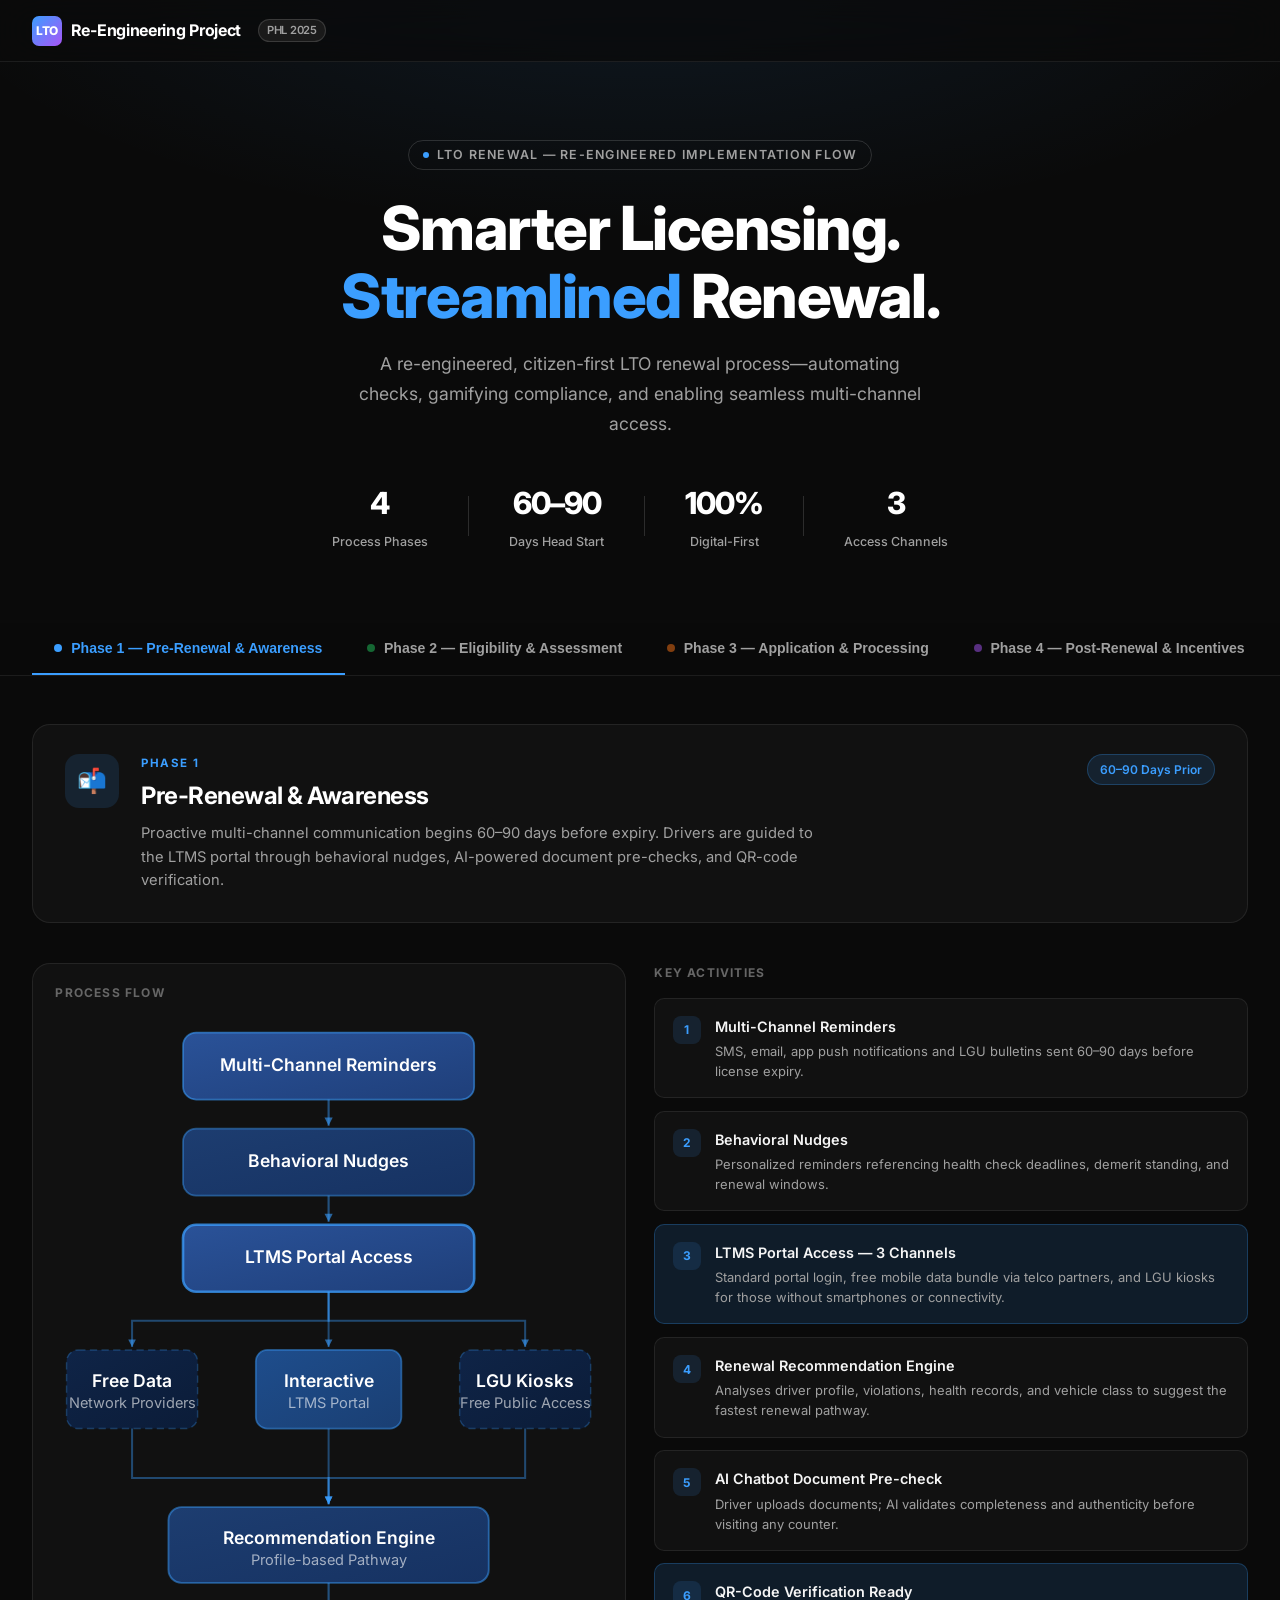
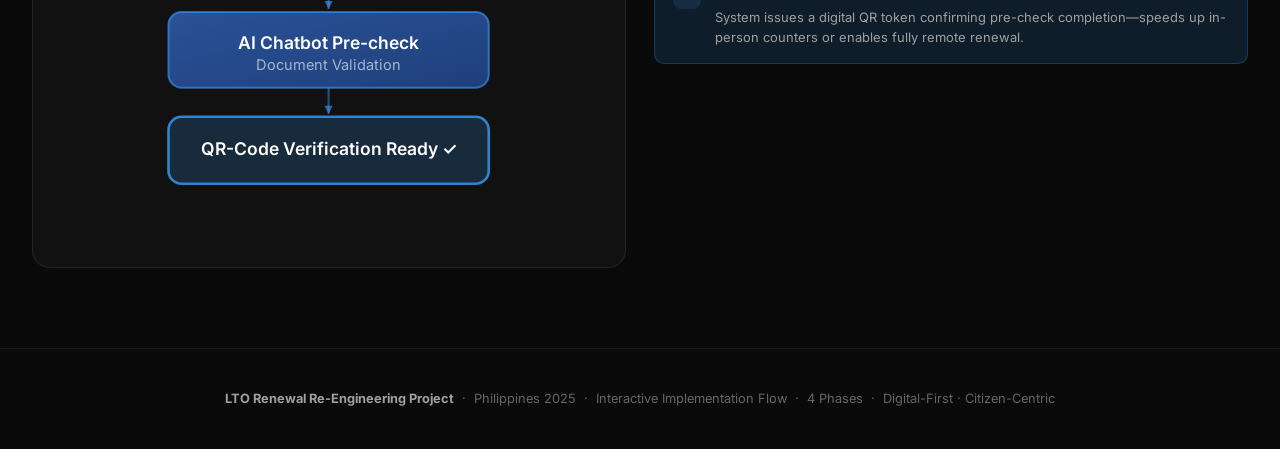
==== lto-spa.html @ 2e30644e "Initial commit: LTO renewal process SPA with Tesla dark theme" ====
<!DOCTYPE html>
<html lang="en">
<head>
  <meta charset="UTF-8" />
  <meta name="viewport" content="width=device-width, initial-scale=1.0" />
  <title>LTO Renewal — Re-engineered Implementation Flow</title>
  <link rel="preconnect" href="https://fonts.googleapis.com" />
  <link rel="preconnect" href="https://fonts.gstatic.com" crossorigin />
  <link href="https://fonts.googleapis.com/css2?family=Inter:wght@300;400;500;600;700;800;900&display=swap" rel="stylesheet" />
  <style>
    /* ── RESET & TOKENS ─────────────────────────────────────────── */
    *, *::before, *::after { margin: 0; padding: 0; box-sizing: border-box; }

    :root {
      --bg:        #0a0a0a;
      --bg2:       #111111;
      --bg3:       #1a1a1a;
      --bg4:       #242424;
      --surface:   #161616;
      --border:    rgba(255,255,255,0.08);
      --border2:   rgba(255,255,255,0.14);
      --text:      #f5f5f5;
      --text2:     #a0a0a0;
      --text3:     #666666;
      --white:     #ffffff;

      --p1:        #3b9eff;
      --p1-dim:    rgba(59,158,255,0.13);
      --p1-mid:    rgba(59,158,255,0.25);
      --p1-glow:   rgba(59,158,255,0.40);

      --p2:        #22c55e;
      --p2-dim:    rgba(34,197,94,0.13);
      --p2-mid:    rgba(34,197,94,0.25);
      --p2-glow:   rgba(34,197,94,0.40);

      --p3:        #f97316;
      --p3-dim:    rgba(249,115,22,0.13);
      --p3-mid:    rgba(249,115,22,0.25);
      --p3-glow:   rgba(249,115,22,0.40);

      --p4:        #a855f7;
      --p4-dim:    rgba(168,85,247,0.13);
      --p4-mid:    rgba(168,85,247,0.25);
      --p4-glow:   rgba(168,85,247,0.40);

      --radius:    10px;
      --radius-lg: 18px;
      --tr:        0.25s cubic-bezier(0.4,0,0.2,1);
    }

    html { scroll-behavior: smooth; }

    body {
      font-family: 'Inter', system-ui, sans-serif;
      background: var(--bg);
      color: var(--text);
      line-height: 1.6;
      overflow-x: hidden;
      min-height: 100vh;
    }

    ::-webkit-scrollbar { width: 5px; }
    ::-webkit-scrollbar-track { background: var(--bg2); }
    ::-webkit-scrollbar-thumb { background: var(--bg4); border-radius: 3px; }
    ::-webkit-scrollbar-thumb:hover { background: var(--text3); }

    /* ── NAV ─────────────────────────────────────────────────────── */
    nav {
      position: fixed; top: 0; left: 0; right: 0; z-index: 1000;
      height: 62px;
      display: flex; align-items: center;
      background: rgba(10,10,10,0.80);
      -webkit-backdrop-filter: blur(20px) saturate(1.6);
      backdrop-filter: blur(20px) saturate(1.6);
      border-bottom: 1px solid var(--border);
    }
    .nav-inner {
      width: 100%; max-width: 1280px; margin: 0 auto;
      padding: 0 2rem;
      display: flex; align-items: center; justify-content: space-between;
    }
    .nav-logo {
      display: flex; align-items: center; gap: 0.55rem;
      font-size: 1rem; font-weight: 700; letter-spacing: -0.3px;
      color: var(--white); text-decoration: none;
    }
    .nav-logo-icon {
      width: 30px; height: 30px;
      background: linear-gradient(135deg,#3b9eff,#a855f7);
      border-radius: 7px;
      display: flex; align-items: center; justify-content: center;
      font-size: 0.75rem; font-weight: 800; color: #fff;
    }
    .nav-badge {
      font-size: 0.7rem; font-weight: 600;
      padding: 2px 8px; border-radius: 30px;
      background: var(--bg3); color: var(--text2);
      border: 1px solid var(--border2);
      margin-left: 0.5rem;
    }

    /* ── HERO ────────────────────────────────────────────────────── */
    .hero {
      padding: 140px 2rem 70px;
      text-align: center;
      background: radial-gradient(ellipse 80% 60% at 50% -5%, rgba(59,158,255,0.10) 0%, transparent 70%);
    }
    .hero-eyebrow {
      display: inline-flex; align-items: center; gap: 0.5rem;
      font-size: 0.78rem; font-weight: 600; letter-spacing: 0.1em;
      text-transform: uppercase; color: var(--text2);
      border: 1px solid var(--border2); border-radius: 30px;
      padding: 4px 14px; margin-bottom: 1.5rem;
    }
    .hero-eyebrow span { width: 6px; height: 6px; border-radius: 50%; background: var(--p1); display: block; }
    .hero h1 {
      font-size: clamp(2.2rem, 5vw, 3.8rem);
      font-weight: 800; letter-spacing: -1.5px; line-height: 1.12;
      color: var(--white); margin-bottom: 1.2rem;
    }
    .hero h1 em { font-style: normal; color: var(--p1); }
    .hero p {
      font-size: 1.1rem; color: var(--text2); max-width: 580px; margin: 0 auto 2.5rem;
      font-weight: 400; line-height: 1.7;
    }
    .hero-stats {
      display: flex; align-items: center; justify-content: center;
      gap: 2.5rem; flex-wrap: wrap; margin-top: 1rem;
    }
    .hero-stat { text-align: center; }
    .hero-stat .num {
      display: block; font-size: 1.9rem; font-weight: 800;
      letter-spacing: -1px; color: var(--white);
    }
    .hero-stat .lbl { font-size: 0.78rem; color: var(--text2); font-weight: 500; }
    .hero-stat-divider { width: 1px; height: 40px; background: var(--border2); }

    /* ── PHASE TABS ─────────────────────────────────────────────── */
    .tabs-wrap {
      position: sticky; top: 62px; z-index: 900;
      background: rgba(10,10,10,0.85);
      -webkit-backdrop-filter: blur(20px);
      backdrop-filter: blur(20px);
      border-bottom: 1px solid var(--border);
      padding: 0 2rem;
    }
    .tabs {
      display: flex; align-items: stretch;
      max-width: 1280px; margin: 0 auto;
      gap: 0; overflow-x: auto;
    }
    .tabs::-webkit-scrollbar { display: none; }
    .tab-btn {
      display: flex; align-items: center; gap: 0.55rem;
      padding: 0 1.4rem; height: 52px;
      font-size: 0.88rem; font-weight: 600;
      color: var(--text2); background: none; border: none;
      border-bottom: 2px solid transparent;
      cursor: pointer; white-space: nowrap;
      transition: color var(--tr), border-color var(--tr);
      flex-shrink: 0;
    }
    .tab-btn:hover { color: var(--text); }
    .tab-dot {
      width: 8px; height: 8px; border-radius: 50%;
      flex-shrink: 0; opacity: 0.5; transition: opacity var(--tr);
    }
    .tab-btn.active .tab-dot { opacity: 1; }
    .tab-btn[data-phase="1"] .tab-dot { background: var(--p1); }
    .tab-btn[data-phase="2"] .tab-dot { background: var(--p2); }
    .tab-btn[data-phase="3"] .tab-dot { background: var(--p3); }
    .tab-btn[data-phase="4"] .tab-dot { background: var(--p4); }
    .tab-btn[data-phase="1"].active { color: var(--p1); border-bottom-color: var(--p1); }
    .tab-btn[data-phase="2"].active { color: var(--p2); border-bottom-color: var(--p2); }
    .tab-btn[data-phase="3"].active { color: var(--p3); border-bottom-color: var(--p3); }
    .tab-btn[data-phase="4"].active { color: var(--p4); border-bottom-color: var(--p4); }

    /* ── PAGE LAYOUT ─────────────────────────────────────────────── */
    .page { display: none; }
    .page.active {
      display: block;
      animation: fadeUp 0.35s var(--tr) both;
    }
    @keyframes fadeUp {
      from { opacity: 0; transform: translateY(16px); }
      to   { opacity: 1; transform: translateY(0); }
    }

    .phase-wrap {
      max-width: 1280px; margin: 0 auto;
      padding: 3rem 2rem 5rem;
    }

    /* ── PHASE HEADER ─────────────────────────────────────────────── */
    .phase-header {
      display: flex; align-items: flex-start; gap: 1.4rem;
      margin-bottom: 2.5rem;
      padding: 1.8rem 2rem;
      background: var(--bg2);
      border: 1px solid var(--border);
      border-radius: var(--radius-lg);
    }
    .phase-icon {
      width: 54px; height: 54px; border-radius: 14px;
      display: flex; align-items: center; justify-content: center;
      font-size: 1.5rem; flex-shrink: 0;
    }
    .phase-icon.p1 { background: var(--p1-dim); }
    .phase-icon.p2 { background: var(--p2-dim); }
    .phase-icon.p3 { background: var(--p3-dim); }
    .phase-icon.p4 { background: var(--p4-dim); }
    .phase-title-block { flex: 1; }
    .phase-label {
      font-size: 0.72rem; font-weight: 700; letter-spacing: 0.12em;
      text-transform: uppercase; margin-bottom: 0.3rem;
    }
    .phase-label.p1 { color: var(--p1); }
    .phase-label.p2 { color: var(--p2); }
    .phase-label.p3 { color: var(--p3); }
    .phase-label.p4 { color: var(--p4); }
    .phase-header h2 {
      font-size: 1.5rem; font-weight: 700; letter-spacing: -0.5px;
      color: var(--white); margin-bottom: 0.4rem;
    }
    .phase-header p { font-size: 0.92rem; color: var(--text2); line-height: 1.6; max-width: 680px; }
    .phase-badge {
      margin-left: auto; flex-shrink: 0;
      align-self: flex-start;
      font-size: 0.75rem; font-weight: 600;
      padding: 5px 12px; border-radius: 30px;
      border: 1px solid var(--border2);
    }
    .phase-badge.p1 { color: var(--p1); background: var(--p1-dim); border-color: var(--p1-mid); }
    .phase-badge.p2 { color: var(--p2); background: var(--p2-dim); border-color: var(--p2-mid); }
    .phase-badge.p3 { color: var(--p3); background: var(--p3-dim); border-color: var(--p3-mid); }
    .phase-badge.p4 { color: var(--p4); background: var(--p4-dim); border-color: var(--p4-mid); }

    /* ── TWO-COLUMN LAYOUT ──────────────────────────────────────── */
    .phase-body {
      display: grid;
      grid-template-columns: 1fr 1fr;
      gap: 1.8rem;
      align-items: start;
    }
    @media (max-width: 860px) {
      .phase-body { grid-template-columns: 1fr; }
    }

    /* ── DIAGRAM PANEL ──────────────────────────────────────────── */
    .diagram-panel {
      background: var(--bg2);
      border: 1px solid var(--border);
      border-radius: var(--radius-lg);
      padding: 1.2rem;
      overflow: hidden;
    }
    .diagram-panel-title {
      font-size: 0.75rem; font-weight: 700; letter-spacing: 0.1em;
      text-transform: uppercase; color: var(--text3);
      margin-bottom: 1rem; padding-left: 0.2rem;
    }
    .diagram-panel svg { width: 100%; height: auto; display: block; }

    /* ── STEPS PANEL ────────────────────────────────────────────── */
    .steps-panel {
      display: flex; flex-direction: column; gap: 0.8rem;
    }
    .panel-title {
      font-size: 0.75rem; font-weight: 700; letter-spacing: 0.1em;
      text-transform: uppercase; color: var(--text3); margin-bottom: 0.2rem;
    }
    .step-card {
      background: var(--bg2);
      border: 1px solid var(--border);
      border-radius: var(--radius);
      padding: 1rem 1.1rem;
      display: flex; align-items: flex-start; gap: 0.85rem;
      transition: border-color var(--tr), background var(--tr);
      cursor: default;
    }
    .step-card:hover { border-color: var(--border2); background: var(--bg3); }
    .step-num {
      width: 28px; height: 28px; border-radius: 8px;
      display: flex; align-items: center; justify-content: center;
      font-size: 0.75rem; font-weight: 700;
      flex-shrink: 0; margin-top: 1px;
    }
    .step-num.p1 { background: var(--p1-dim); color: var(--p1); }
    .step-num.p2 { background: var(--p2-dim); color: var(--p2); }
    .step-num.p3 { background: var(--p3-dim); color: var(--p3); }
    .step-num.p4 { background: var(--p4-dim); color: var(--p4); }
    .step-title { font-size: 0.9rem; font-weight: 600; color: var(--text); margin-bottom: 0.2rem; }
    .step-desc  { font-size: 0.81rem; color: var(--text2); line-height: 1.55; }

    .step-card.highlight.p1 { border-color: var(--p1-mid); background: var(--p1-dim); }
    .step-card.highlight.p2 { border-color: var(--p2-mid); background: var(--p2-dim); }
    .step-card.highlight.p3 { border-color: var(--p3-mid); background: var(--p3-dim); }
    .step-card.highlight.p4 { border-color: var(--p4-mid); background: var(--p4-dim); }

    /* ── DECISION CARDS ─────────────────────────────────────────── */
    .decision-row { display: flex; gap: 0.8rem; flex-wrap: wrap; }
    .decision-card {
      flex: 1 1 140px;
      background: var(--bg2); border: 1px solid var(--border);
      border-radius: var(--radius); padding: 0.85rem 1rem;
      transition: border-color var(--tr), background var(--tr);
    }
    .decision-card:hover { border-color: var(--border2); background: var(--bg3); }
    .decision-label {
      font-size: 0.7rem; font-weight: 700; letter-spacing: 0.08em;
      text-transform: uppercase; margin-bottom: 0.35rem;
    }
    .decision-label.good   { color: var(--p2); }
    .decision-label.warn   { color: var(--p3); }
    .decision-label.info   { color: var(--p1); }
    .decision-label.accent { color: var(--p4); }
    .decision-title { font-size: 0.88rem; font-weight: 600; color: var(--text); margin-bottom: 0.2rem; }
    .decision-desc  { font-size: 0.78rem; color: var(--text2); line-height: 1.5; }

    /* ── SVG COMMON ─────────────────────────────────────────────── */
    .arrow { stroke: rgba(255,255,255,0.18); stroke-width: 1.8; fill: none; }
    .node-text {
      font-family: 'Inter', system-ui, sans-serif;
      font-size: 12px; font-weight: 600;
      fill: #fff; dominant-baseline: middle; text-anchor: middle;
      pointer-events: none;
    }
    .node-sub {
      font-family: 'Inter', system-ui, sans-serif;
      font-size: 10px; font-weight: 400;
      fill: rgba(255,255,255,0.6);
      dominant-baseline: middle; text-anchor: middle;
      pointer-events: none;
    }
    .fork-label-green {
      font-family: 'Inter', system-ui, sans-serif;
      font-size: 9px; fill: rgba(34,197,94,0.88);
    }
    .fork-label-orange {
      font-family: 'Inter', system-ui, sans-serif;
      font-size: 9px; fill: rgba(249,115,22,0.88);
    }
    .feedback-label {
      font-family: 'Inter', system-ui, sans-serif;
      font-size: 8px; fill: rgba(168,85,247,0.58);
      writing-mode: vertical-lr; letter-spacing: 0.1em;
    }

    /* ── FOOTER ─────────────────────────────────────────────────── */
    footer {
      border-top: 1px solid var(--border);
      padding: 2.5rem 2rem;
      text-align: center;
      font-size: 0.8rem; color: var(--text3);
    }
    footer strong { color: var(--text2); }
  </style>
</head>
<body>

<!-- ── NAV ──────────────────────────────────────────────────────── -->
<nav>
  <div class="nav-inner">
    <a class="nav-logo" href="#">
      <span class="nav-logo-icon">LTO</span>
      <span>Re-Engineering Project</span>
      <span class="nav-badge">PHL 2025</span>
    </a>
  </div>
</nav>

<!-- ── HERO ─────────────────────────────────────────────────────── -->
<section class="hero">
  <div class="hero-eyebrow">
    <span></span>
    LTO Renewal — Re-engineered Implementation Flow
  </div>
  <h1>Smarter Licensing.<br/><em>Streamlined</em> Renewal.</h1>
  <p>A re-engineered, citizen-first LTO renewal process—automating checks, gamifying compliance, and enabling seamless multi-channel access.</p>
  <div class="hero-stats">
    <div class="hero-stat">
      <span class="num">4</span>
      <span class="lbl">Process Phases</span>
    </div>
    <div class="hero-stat-divider"></div>
    <div class="hero-stat">
      <span class="num">60–90</span>
      <span class="lbl">Days Head Start</span>
    </div>
    <div class="hero-stat-divider"></div>
    <div class="hero-stat">
      <span class="num">100%</span>
      <span class="lbl">Digital-First</span>
    </div>
    <div class="hero-stat-divider"></div>
    <div class="hero-stat">
      <span class="num">3</span>
      <span class="lbl">Access Channels</span>
    </div>
  </div>
</section>

<!-- ── TABS ──────────────────────────────────────────────────────── -->
<div class="tabs-wrap">
  <div class="tabs">
    <button class="tab-btn active" data-phase="1" onclick="showPage('phase1',this)">
      <span class="tab-dot"></span>Phase 1 — Pre-Renewal &amp; Awareness
    </button>
    <button class="tab-btn" data-phase="2" onclick="showPage('phase2',this)">
      <span class="tab-dot"></span>Phase 2 — Eligibility &amp; Assessment
    </button>
    <button class="tab-btn" data-phase="3" onclick="showPage('phase3',this)">
      <span class="tab-dot"></span>Phase 3 — Application &amp; Processing
    </button>
    <button class="tab-btn" data-phase="4" onclick="showPage('phase4',this)">
      <span class="tab-dot"></span>Phase 4 — Post-Renewal &amp; Incentives
    </button>
  </div>
</div>

<!-- ══════════════════════════════════════════════════════════════ -->
<!--  PHASE 1 — Blue                                               -->
<!-- ══════════════════════════════════════════════════════════════ -->
<div id="phase1" class="page active">
  <div class="phase-wrap">
    <div class="phase-header">
      <div class="phase-icon p1">📬</div>
      <div class="phase-title-block">
        <div class="phase-label p1">Phase 1</div>
        <h2>Pre-Renewal &amp; Awareness</h2>
        <p>Proactive multi-channel communication begins 60–90 days before expiry. Drivers are guided to the LTMS portal through behavioral nudges, AI-powered document pre-checks, and QR-code verification.</p>
      </div>
      <span class="phase-badge p1">60–90 Days Prior</span>
    </div>

    <div class="phase-body">
      <!-- SVG -->
      <div class="diagram-panel">
        <div class="diagram-panel-title">Process Flow</div>
        <svg viewBox="0 0 380 570" xmlns="http://www.w3.org/2000/svg">
          <defs>
            <linearGradient id="g1a" x1="0" y1="0" x2="1" y2="1">
              <stop offset="0%" stop-color="#1e4d8c"/><stop offset="100%" stop-color="#1a3f73"/>
            </linearGradient>
            <linearGradient id="g1b" x1="0" y1="0" x2="1" y2="1">
              <stop offset="0%" stop-color="#1d3d70"/><stop offset="100%" stop-color="#163262"/>
            </linearGradient>
            <linearGradient id="g1c" x1="0" y1="0" x2="1" y2="1">
              <stop offset="0%" stop-color="#2a5298"/><stop offset="100%" stop-color="#1f3f7a"/>
            </linearGradient>
            <linearGradient id="g1acc" x1="0" y1="0" x2="1" y2="1">
              <stop offset="0%" stop-color="#0f2447"/><stop offset="100%" stop-color="#0b1c38"/>
            </linearGradient>
            <marker id="ar1" viewBox="0 0 8 8" refX="7" refY="4" markerWidth="5" markerHeight="5" orient="auto">
              <path d="M1,1 L7,4 L1,7 Z" fill="rgba(59,158,255,0.6)"/>
            </marker>
          </defs>

          <rect x="90" y="10" width="200" height="46" rx="9" fill="url(#g1c)" stroke="rgba(59,158,255,0.55)" stroke-width="1.2"/>
          <text x="190" y="33" class="node-text">Multi-Channel Reminders</text>

          <line x1="190" y1="56" x2="190" y2="74" stroke="rgba(59,158,255,0.45)" stroke-width="1.5" fill="none" marker-end="url(#ar1)"/>

          <rect x="90" y="76" width="200" height="46" rx="9" fill="url(#g1b)" stroke="rgba(59,158,255,0.45)" stroke-width="1.2"/>
          <text x="190" y="99" class="node-text">Behavioral Nudges</text>

          <line x1="190" y1="122" x2="190" y2="140" stroke="rgba(59,158,255,0.45)" stroke-width="1.5" fill="none" marker-end="url(#ar1)"/>

          <!-- Highlighted portal node -->
          <rect x="90" y="142" width="200" height="46" rx="9" fill="url(#g1c)" stroke="rgba(59,158,255,0.75)" stroke-width="1.8"/>
          <text x="190" y="165" class="node-text">LTMS Portal Access</text>

          <!-- Fan out -->
          <path d="M190,188 L190,208 L55,208 L55,226" stroke="rgba(59,158,255,0.4)" stroke-width="1.4" fill="none" marker-end="url(#ar1)"/>
          <line x1="190" y1="188" x2="190" y2="226" stroke="rgba(59,158,255,0.4)" stroke-width="1.4" fill="none" marker-end="url(#ar1)"/>
          <path d="M190,188 L190,208 L325,208 L325,226" stroke="rgba(59,158,255,0.4)" stroke-width="1.4" fill="none" marker-end="url(#ar1)"/>

          <!-- 3 channel boxes -->
          <rect x="10" y="228" width="90" height="54" rx="8" fill="url(#g1acc)" stroke="rgba(59,158,255,0.28)" stroke-width="1" stroke-dasharray="5,3"/>
          <text x="55" y="250" class="node-text" font-size="10">Free Data</text>
          <text x="55" y="265" class="node-sub">Network Providers</text>

          <rect x="140" y="228" width="100" height="54" rx="8" fill="url(#g1a)" stroke="rgba(59,158,255,0.48)" stroke-width="1.2"/>
          <text x="190" y="250" class="node-text" font-size="10">Interactive</text>
          <text x="190" y="265" class="node-sub">LTMS Portal</text>

          <rect x="280" y="228" width="90" height="54" rx="8" fill="url(#g1acc)" stroke="rgba(59,158,255,0.28)" stroke-width="1" stroke-dasharray="5,3"/>
          <text x="325" y="250" class="node-text" font-size="10">LGU Kiosks</text>
          <text x="325" y="265" class="node-sub">Free Public Access</text>

          <!-- Fan in to recommendation -->
          <path d="M55,282 L55,316 L190,316 L190,334" stroke="rgba(59,158,255,0.4)" stroke-width="1.4" fill="none" marker-end="url(#ar1)"/>
          <line x1="190" y1="282" x2="190" y2="334" stroke="rgba(59,158,255,0.4)" stroke-width="1.4" fill="none" marker-end="url(#ar1)"/>
          <path d="M325,282 L325,316 L190,316 L190,334" stroke="rgba(59,158,255,0.4)" stroke-width="1.4" fill="none" marker-end="url(#ar1)"/>

          <rect x="80" y="336" width="220" height="52" rx="9" fill="url(#g1b)" stroke="rgba(59,158,255,0.5)" stroke-width="1.3"/>
          <text x="190" y="358" class="node-text">Recommendation Engine</text>
          <text x="190" y="373" class="node-sub">Profile-based Pathway</text>

          <line x1="190" y1="388" x2="190" y2="406" stroke="rgba(59,158,255,0.45)" stroke-width="1.5" fill="none" marker-end="url(#ar1)"/>

          <rect x="80" y="408" width="220" height="52" rx="9" fill="url(#g1c)" stroke="rgba(59,158,255,0.6)" stroke-width="1.4"/>
          <text x="190" y="430" class="node-text">AI Chatbot Pre-check</text>
          <text x="190" y="445" class="node-sub">Document Validation</text>

          <line x1="190" y1="460" x2="190" y2="478" stroke="rgba(59,158,255,0.45)" stroke-width="1.5" fill="none" marker-end="url(#ar1)"/>

          <!-- Terminal node -->
          <rect x="80" y="480" width="220" height="46" rx="9" fill="rgba(59,158,255,0.18)" stroke="rgba(59,158,255,0.78)" stroke-width="1.8"/>
          <text x="190" y="503" class="node-text">QR-Code Verification Ready ✓</text>
        </svg>
      </div>

      <!-- Steps -->
      <div class="steps-panel">
        <div class="panel-title">Key Activities</div>
        <div class="step-card">
          <div class="step-num p1">1</div>
          <div class="step-content">
            <div class="step-title">Multi-Channel Reminders</div>
            <div class="step-desc">SMS, email, app push notifications and LGU bulletins sent 60–90 days before license expiry.</div>
          </div>
        </div>
        <div class="step-card">
          <div class="step-num p1">2</div>
          <div class="step-content">
            <div class="step-title">Behavioral Nudges</div>
            <div class="step-desc">Personalized reminders referencing health check deadlines, demerit standing, and renewal windows.</div>
          </div>
        </div>
        <div class="step-card highlight p1">
          <div class="step-num p1">3</div>
          <div class="step-content">
            <div class="step-title">LTMS Portal Access — 3 Channels</div>
            <div class="step-desc">Standard portal login, free mobile data bundle via telco partners, and LGU kiosks for those without smartphones or connectivity.</div>
          </div>
        </div>
        <div class="step-card">
          <div class="step-num p1">4</div>
          <div class="step-content">
            <div class="step-title">Renewal Recommendation Engine</div>
            <div class="step-desc">Analyses driver profile, violations, health records, and vehicle class to suggest the fastest renewal pathway.</div>
          </div>
        </div>
        <div class="step-card">
          <div class="step-num p1">5</div>
          <div class="step-content">
            <div class="step-title">AI Chatbot Document Pre-check</div>
            <div class="step-desc">Driver uploads documents; AI validates completeness and authenticity before visiting any counter.</div>
          </div>
        </div>
        <div class="step-card highlight p1">
          <div class="step-num p1">6</div>
          <div class="step-content">
            <div class="step-title">QR-Code Verification Ready</div>
            <div class="step-desc">System issues a digital QR token confirming pre-check completion—speeds up in-person counters or enables fully remote renewal.</div>
          </div>
        </div>
      </div>
    </div>
  </div>
</div>

<!-- ══════════════════════════════════════════════════════════════ -->
<!--  PHASE 2 — Green                                              -->
<!-- ══════════════════════════════════════════════════════════════ -->
<div id="phase2" class="page">
  <div class="phase-wrap">
    <div class="phase-header">
      <div class="phase-icon p2">✅</div>
      <div class="phase-title-block">
        <div class="phase-label p2">Phase 2</div>
        <h2>Eligibility &amp; Assessment</h2>
        <p>Automated LTMS pre-screening integrates with PNP, MMDA, and DOH APIs to assess demerit points and health status. Low-risk drivers enjoy a gamified fast-track while moderate/high-risk drivers receive tiered reorientation.</p>
      </div>
      <span class="phase-badge p2">Automated Screening</span>
    </div>

    <div class="phase-body">
      <div class="diagram-panel">
        <div class="diagram-panel-title">Eligibility Flow</div>
        <svg viewBox="0 0 380 550" xmlns="http://www.w3.org/2000/svg">
          <defs>
            <linearGradient id="g2a" x1="0" y1="0" x2="1" y2="1">
              <stop offset="0%" stop-color="#14532d"/><stop offset="100%" stop-color="#0f3d22"/>
            </linearGradient>
            <linearGradient id="g2b" x1="0" y1="0" x2="1" y2="1">
              <stop offset="0%" stop-color="#166534"/><stop offset="100%" stop-color="#134d28"/>
            </linearGradient>
            <linearGradient id="g2lo" x1="0" y1="0" x2="1" y2="1">
              <stop offset="0%" stop-color="#1a4731"/><stop offset="100%" stop-color="#133824"/>
            </linearGradient>
            <linearGradient id="g2hi" x1="0" y1="0" x2="1" y2="1">
              <stop offset="0%" stop-color="#3d2800"/><stop offset="100%" stop-color="#2d1d00"/>
            </linearGradient>
            <marker id="ar2" viewBox="0 0 8 8" refX="7" refY="4" markerWidth="5" markerHeight="5" orient="auto">
              <path d="M1,1 L7,4 L1,7 Z" fill="rgba(34,197,94,0.6)"/>
            </marker>
          </defs>

          <rect x="90" y="10" width="200" height="46" rx="9" fill="url(#g2b)" stroke="rgba(34,197,94,0.55)" stroke-width="1.2"/>
          <text x="190" y="33" class="node-text">Automated LTMS Pre-Screen</text>

          <line x1="190" y1="56" x2="190" y2="74" stroke="rgba(34,197,94,0.45)" stroke-width="1.5" fill="none" marker-end="url(#ar2)"/>

          <rect x="90" y="76" width="200" height="52" rx="9" fill="url(#g2a)" stroke="rgba(34,197,94,0.45)" stroke-width="1.2"/>
          <text x="190" y="98" class="node-text">Gov Data Integration</text>
          <text x="190" y="113" class="node-sub">PNP · MMDA · DOH API</text>

          <line x1="190" y1="128" x2="190" y2="146" stroke="rgba(34,197,94,0.45)" stroke-width="1.5" fill="none" marker-end="url(#ar2)"/>

          <rect x="90" y="148" width="200" height="46" rx="9" fill="url(#g2b)" stroke="rgba(34,197,94,0.68)" stroke-width="1.6"/>
          <text x="190" y="171" class="node-text">Risk &amp; Demerit Assessment</text>

          <!-- Fork labels -->
          <text x="82" y="212" class="fork-label-green">Low Risk / 0 Demerits</text>
          <text x="208" y="212" class="fork-label-orange">Mod-High Risk (1+)</text>

          <path d="M190,194 L190,218 L80,218 L80,238" stroke="rgba(34,197,94,0.45)" stroke-width="1.4" fill="none" marker-end="url(#ar2)"/>
          <path d="M190,194 L190,218 L300,218 L300,238" stroke="rgba(249,115,22,0.45)" stroke-width="1.4" fill="none" marker-end="url(#ar2)"/>

          <!-- Low risk box -->
          <rect x="20" y="240" width="120" height="52" rx="9" fill="url(#g2lo)" stroke="rgba(34,197,94,0.52)" stroke-width="1.3"/>
          <text x="80" y="262" class="node-text" font-size="11">Gamified Plain</text>
          <text x="80" y="276" class="node-sub">Renewal Pathway</text>

          <!-- High risk box -->
          <rect x="240" y="240" width="120" height="52" rx="9" fill="url(#g2hi)" stroke="rgba(249,115,22,0.52)" stroke-width="1.3"/>
          <text x="300" y="262" class="node-text" font-size="11">Tiered</text>
          <text x="300" y="276" class="node-sub">Reorientation</text>

          <!-- Reorientation forks -->
          <path d="M300,292 L300,318 L130,318 L130,338" stroke="rgba(249,115,22,0.38)" stroke-width="1.3" fill="none" marker-end="url(#ar2)"/>
          <path d="M300,292 L300,318 L340,318 L340,338" stroke="rgba(249,115,22,0.38)" stroke-width="1.3" fill="none" marker-end="url(#ar2)"/>

          <!-- Reorientation options -->
          <rect x="85" y="340" width="90" height="48" rx="8" fill="rgba(40,20,0,0.85)" stroke="rgba(249,115,22,0.32)" stroke-width="1" stroke-dasharray="4,3"/>
          <text x="130" y="360" class="node-text" font-size="10">TESDA</text>
          <text x="130" y="374" class="node-sub">Short Courses</text>

          <rect x="295" y="340" width="80" height="48" rx="8" fill="rgba(40,20,0,0.85)" stroke="rgba(249,115,22,0.32)" stroke-width="1" stroke-dasharray="4,3"/>
          <text x="335" y="360" class="node-text" font-size="10">Scenario</text>
          <text x="335" y="374" class="node-sub">Simulation</text>

          <!-- Converge to proceed -->
          <path d="M80,292 L80,458 L185,458 L185,468" stroke="rgba(34,197,94,0.38)" stroke-width="1.3" fill="none" marker-end="url(#ar2)"/>
          <path d="M130,388 L130,446 L190,446 L190,468" stroke="rgba(249,115,22,0.32)" stroke-width="1.2" fill="none" marker-end="url(#ar2)"/>
          <path d="M335,388 L335,446 L200,446 L200,468" stroke="rgba(249,115,22,0.32)" stroke-width="1.2" fill="none" marker-end="url(#ar2)"/>

          <!-- Terminal: Proceed -->
          <rect x="90" y="470" width="200" height="46" rx="9" fill="rgba(34,197,94,0.18)" stroke="rgba(34,197,94,0.78)" stroke-width="1.8"/>
          <text x="190" y="493" class="node-text">Proceed to Application ✓</text>
        </svg>
      </div>

      <div class="steps-panel">
        <div class="panel-title">Key Activities</div>
        <div class="step-card">
          <div class="step-num p2">1</div>
          <div class="step-content">
            <div class="step-title">Automated LTMS Pre-Screening</div>
            <div class="step-desc">System pulls driver record from LTMS database and initiates automated eligibility evaluation instantly.</div>
          </div>
        </div>
        <div class="step-card">
          <div class="step-num p2">2</div>
          <div class="step-content">
            <div class="step-title">Government Data Integration</div>
            <div class="step-desc">Real-time API calls to PNP (criminal record), MMDA (traffic violations), and DOH (health certificate status).</div>
          </div>
        </div>
        <div class="step-card highlight p2">
          <div class="step-num p2">3</div>
          <div class="step-content">
            <div class="step-title">Risk &amp; Demerit Assessment</div>
            <div class="step-desc">Scoring engine calculates total demerits, severity of violations, and health compliance to determine renewal pathway.</div>
          </div>
        </div>
        <div class="decision-row">
          <div class="decision-card">
            <div class="decision-label good">✓ Low Risk</div>
            <div class="decision-title">Gamified Plain Renewal</div>
            <div class="decision-desc">Zero-demerit drivers unlock a fast, game-like renewal flow with progress badges and fee incentives.</div>
          </div>
          <div class="decision-card">
            <div class="decision-label warn">⚠ Moderate / High Risk</div>
            <div class="decision-title">Tiered Reorientation</div>
            <div class="decision-desc">TESDA short courses, scenario simulation, or micro-learning apps based on violation type and severity.</div>
          </div>
        </div>
        <div class="step-card highlight p2">
          <div class="step-num p2">4</div>
          <div class="step-content">
            <div class="step-title">Proceed to Application</div>
            <div class="step-desc">Once assessment is complete and any required reorientation is done, driver is cleared to proceed to Phase 3.</div>
          </div>
        </div>
      </div>
    </div>
  </div>
</div>

<!-- ══════════════════════════════════════════════════════════════ -->
<!--  PHASE 3 — Orange                                             -->
<!-- ══════════════════════════════════════════════════════════════ -->
<div id="phase3" class="page">
  <div class="phase-wrap">
    <div class="phase-header">
      <div class="phase-icon p3">⚙️</div>
      <div class="phase-title-block">
        <div class="phase-label p3">Phase 3</div>
        <h2>Application &amp; Processing</h2>
        <p>Driver submits formal application and DOH medical form, pays fees through the intelligent Payment Engine, and undergoes Identity and Compliance Verification—supporting in-person, digital ID, and OFW remote pathways.</p>
      </div>
      <span class="phase-badge p3">Document Processing</span>
    </div>

    <div class="phase-body">
      <div class="diagram-panel">
        <div class="diagram-panel-title">Processing Flow</div>
        <svg viewBox="0 0 380 548" xmlns="http://www.w3.org/2000/svg">
          <defs>
            <linearGradient id="g3a" x1="0" y1="0" x2="1" y2="1">
              <stop offset="0%" stop-color="#7c2d12"/><stop offset="100%" stop-color="#5a1e09"/>
            </linearGradient>
            <linearGradient id="g3b" x1="0" y1="0" x2="1" y2="1">
              <stop offset="0%" stop-color="#9a3412"/><stop offset="100%" stop-color="#7a2910"/>
            </linearGradient>
            <linearGradient id="g3fee" x1="0" y1="0" x2="1" y2="1">
              <stop offset="0%" stop-color="#6b2610"/><stop offset="100%" stop-color="#4e1c0b"/>
            </linearGradient>
            <linearGradient id="g3opt" x1="0" y1="0" x2="1" y2="1">
              <stop offset="0%" stop-color="#3d1408"/><stop offset="100%" stop-color="#2d0e06"/>
            </linearGradient>
            <marker id="ar3" viewBox="0 0 8 8" refX="7" refY="4" markerWidth="5" markerHeight="5" orient="auto">
              <path d="M1,1 L7,4 L1,7 Z" fill="rgba(249,115,22,0.6)"/>
            </marker>
          </defs>

          <rect x="90" y="10" width="200" height="46" rx="9" fill="url(#g3b)" stroke="rgba(249,115,22,0.55)" stroke-width="1.2"/>
          <text x="190" y="33" class="node-text">Application &amp; DOH Submit</text>

          <line x1="190" y1="56" x2="190" y2="74" stroke="rgba(249,115,22,0.45)" stroke-width="1.5" fill="none" marker-end="url(#ar3)"/>

          <rect x="90" y="76" width="200" height="46" rx="9" fill="url(#g3a)" stroke="rgba(249,115,22,0.68)" stroke-width="1.6"/>
          <text x="190" y="99" class="node-text">💳 Fee Payment Engine</text>

          <!-- Fan out fees -->
          <path d="M190,122 L190,146 L55,146 L55,166" stroke="rgba(249,115,22,0.38)" stroke-width="1.4" fill="none" marker-end="url(#ar3)"/>
          <line x1="190" y1="122" x2="190" y2="166" stroke="rgba(249,115,22,0.38)" stroke-width="1.4" fill="none" marker-end="url(#ar3)"/>
          <path d="M190,122 L190,146 L325,146 L325,166" stroke="rgba(249,115,22,0.38)" stroke-width="1.4" fill="none" marker-end="url(#ar3)"/>

          <!-- Fee boxes -->
          <rect x="10" y="168" width="90" height="60" rx="8" fill="url(#g3fee)" stroke="rgba(249,115,22,0.48)" stroke-width="1.2"/>
          <text x="55" y="189" class="node-text" font-size="10">Standard</text>
          <text x="55" y="203" class="node-sub">₱585.00</text>
          <text x="55" y="217" class="node-sub">Transparent</text>

          <rect x="140" y="168" width="100" height="60" rx="8" fill="url(#g3opt)" stroke="rgba(249,115,22,0.32)" stroke-width="1" stroke-dasharray="5,3"/>
          <text x="190" y="189" class="node-text" font-size="10">Risk-Based</text>
          <text x="190" y="203" class="node-sub">Lower for</text>
          <text x="190" y="217" class="node-sub">Safe Drivers</text>

          <rect x="280" y="168" width="90" height="60" rx="8" fill="url(#g3opt)" stroke="rgba(249,115,22,0.32)" stroke-width="1" stroke-dasharray="5,3"/>
          <text x="325" y="189" class="node-text" font-size="10">Waived/</text>
          <text x="325" y="203" class="node-sub">Discounted</text>
          <text x="325" y="217" class="node-sub">Volunteer/Early</text>

          <!-- Converge to Identity Verif -->
          <path d="M55,228 L55,266 L185,266 L185,284" stroke="rgba(249,115,22,0.38)" stroke-width="1.4" fill="none" marker-end="url(#ar3)"/>
          <line x1="190" y1="228" x2="190" y2="284" stroke="rgba(249,115,22,0.38)" stroke-width="1.4" fill="none" marker-end="url(#ar3)"/>
          <path d="M325,228 L325,266 L195,266 L195,284" stroke="rgba(249,115,22,0.38)" stroke-width="1.4" fill="none" marker-end="url(#ar3)"/>

          <rect x="90" y="286" width="200" height="52" rx="9" fill="url(#g3b)" stroke="rgba(249,115,22,0.68)" stroke-width="1.6"/>
          <text x="190" y="308" class="node-text">Identity &amp; Compliance</text>
          <text x="190" y="323" class="node-sub">Verification</text>

          <!-- Fan out processing modes -->
          <path d="M190,338 L190,364 L55,364 L55,384" stroke="rgba(249,115,22,0.38)" stroke-width="1.4" fill="none" marker-end="url(#ar3)"/>
          <line x1="190" y1="338" x2="190" y2="384" stroke="rgba(249,115,22,0.38)" stroke-width="1.4" fill="none" marker-end="url(#ar3)"/>
          <path d="M190,338 L190,364 L325,364 L325,384" stroke="rgba(249,115,22,0.38)" stroke-width="1.4" fill="none" marker-end="url(#ar3)"/>

          <!-- Processing modes -->
          <rect x="10" y="386" width="90" height="60" rx="8" fill="url(#g3fee)" stroke="rgba(249,115,22,0.48)" stroke-width="1.2"/>
          <text x="55" y="407" class="node-text" font-size="10">In-Person</text>
          <text x="55" y="421" class="node-sub">LTO Counter</text>
          <text x="55" y="435" class="node-sub">Dress Code</text>

          <rect x="140" y="386" width="100" height="60" rx="8" fill="url(#g3opt)" stroke="rgba(249,115,22,0.32)" stroke-width="1" stroke-dasharray="5,3"/>
          <text x="190" y="407" class="node-text" font-size="10">LTMS</text>
          <text x="190" y="421" class="node-sub">Digital ID</text>
          <text x="190" y="435" class="node-sub">Fully Online</text>

          <rect x="280" y="386" width="90" height="60" rx="8" fill="url(#g3opt)" stroke="rgba(249,115,22,0.32)" stroke-width="1" stroke-dasharray="5,3"/>
          <text x="325" y="407" class="node-text" font-size="10">OFW Remote</text>
          <text x="325" y="421" class="node-sub">Biometric</text>
          <text x="325" y="435" class="node-sub">Capture</text>

          <!-- Converge to Approval -->
          <path d="M55,446 L55,486 L185,486 L185,494" stroke="rgba(249,115,22,0.38)" stroke-width="1.4" fill="none" marker-end="url(#ar3)"/>
          <line x1="190" y1="446" x2="190" y2="494" stroke="rgba(249,115,22,0.38)" stroke-width="1.4" fill="none" marker-end="url(#ar3)"/>
          <path d="M325,446 L325,486 L195,486 L195,494" stroke="rgba(249,115,22,0.38)" stroke-width="1.4" fill="none" marker-end="url(#ar3)"/>

          <!-- Terminal -->
          <rect x="90" y="496" width="200" height="40" rx="9" fill="rgba(249,115,22,0.18)" stroke="rgba(249,115,22,0.78)" stroke-width="1.8"/>
          <text x="190" y="516" class="node-text">Approved &amp; License Issued ✓</text>
        </svg>
      </div>

      <div class="steps-panel">
        <div class="panel-title">Key Activities</div>
        <div class="step-card">
          <div class="step-num p3">1</div>
          <div class="step-content">
            <div class="step-title">Application &amp; DOH Medical Form</div>
            <div class="step-desc">Driver submits completed application with DOH medical certificate (digital or physical) through preferred channel.</div>
          </div>
        </div>
        <div class="step-card highlight p3">
          <div class="step-num p3">2</div>
          <div class="step-content">
            <div class="step-title">Fee Payment Engine</div>
            <div class="step-desc">Transparent, dynamic fee computation. Safe drivers get lower fees; early renewers and volunteers receive discounts or waivers.</div>
          </div>
        </div>
        <div class="decision-row">
          <div class="decision-card">
            <div class="decision-label info">Standard</div>
            <div class="decision-title">₱585 Flat Fee</div>
            <div class="decision-desc">Full breakdown shown before payment. Multiple payment channels supported.</div>
          </div>
          <div class="decision-card">
            <div class="decision-label warn">Risk-Based</div>
            <div class="decision-title">Reduced Fee</div>
            <div class="decision-desc">Lower premiums for safe driving record and on-time renewal history.</div>
          </div>
          <div class="decision-card">
            <div class="decision-label good">Waived</div>
            <div class="decision-title">Free Renewal</div>
            <div class="decision-desc">Community volunteers and early renewers may qualify for fee waivers.</div>
          </div>
        </div>
        <div class="step-card">
          <div class="step-num p3">3</div>
          <div class="step-content">
            <div class="step-title">Identity &amp; Compliance Verification</div>
            <div class="step-desc">Biometrics, photo, and document integrity confirmed via LTMS AI matching against government databases.</div>
          </div>
        </div>
        <div class="decision-row">
          <div class="decision-card">
            <div class="decision-label info">In-Person</div>
            <div class="decision-title">LTO Counter</div>
            <div class="decision-desc">Standard walk-in with strict dress code enforcement.</div>
          </div>
          <div class="decision-card">
            <div class="decision-label info">Digital</div>
            <div class="decision-title">LTMS Digital ID</div>
            <div class="decision-desc">100% remote renewal via LTMS portal with digital license issuance.</div>
          </div>
          <div class="decision-card">
            <div class="decision-label accent">OFW Remote</div>
            <div class="decision-title">Overseas Renewal</div>
            <div class="decision-desc">POLO-assisted biometric capture at PH embassies/consulates.</div>
          </div>
        </div>
      </div>
    </div>
  </div>
</div>

<!-- ══════════════════════════════════════════════════════════════ -->
<!--  PHASE 4 — Purple                                             -->
<!-- ══════════════════════════════════════════════════════════════ -->
<div id="phase4" class="page">
  <div class="phase-wrap">
    <div class="phase-header">
      <div class="phase-icon p4">🏆</div>
      <div class="phase-title-block">
        <div class="phase-label p4">Phase 4</div>
        <h2>Post-Renewal &amp; Incentives</h2>
        <p>End-to-end time is measured and gamified to drive system improvements. Compliant drivers receive "Plain Renewal Badges" and insurance premium discounts through insurer data tie-ups—reinforcing safe-driving behavioral norms.</p>
      </div>
      <span class="phase-badge p4">Incentives &amp; Feedback</span>
    </div>

    <div class="phase-body">
      <div class="diagram-panel">
        <div class="diagram-panel-title">Post-Renewal Flow</div>
        <svg viewBox="0 0 380 510" xmlns="http://www.w3.org/2000/svg">
          <defs>
            <linearGradient id="g4a" x1="0" y1="0" x2="1" y2="1">
              <stop offset="0%" stop-color="#4c1d95"/><stop offset="100%" stop-color="#3b1578"/>
            </linearGradient>
            <linearGradient id="g4b" x1="0" y1="0" x2="1" y2="1">
              <stop offset="0%" stop-color="#5b21b6"/><stop offset="100%" stop-color="#481a96"/>
            </linearGradient>
            <linearGradient id="g4dk" x1="0" y1="0" x2="1" y2="1">
              <stop offset="0%" stop-color="#2e1065"/><stop offset="100%" stop-color="#1e0b45"/>
            </linearGradient>
            <marker id="ar4" viewBox="0 0 8 8" refX="7" refY="4" markerWidth="5" markerHeight="5" orient="auto">
              <path d="M1,1 L7,4 L1,7 Z" fill="rgba(168,85,247,0.6)"/>
            </marker>
          </defs>

          <rect x="90" y="10" width="200" height="52" rx="9" fill="url(#g4a)" stroke="rgba(168,85,247,0.55)" stroke-width="1.2"/>
          <text x="190" y="32" class="node-text">Measure End-to-End Time</text>
          <text x="190" y="47" class="node-sub">Processing Analytics</text>

          <line x1="190" y1="62" x2="190" y2="80" stroke="rgba(168,85,247,0.45)" stroke-width="1.5" fill="none" marker-end="url(#ar4)"/>

          <rect x="90" y="82" width="200" height="52" rx="9" fill="url(#g4b)" stroke="rgba(168,85,247,0.5)" stroke-width="1.2"/>
          <text x="190" y="104" class="node-text">Gamify Processing Times</text>
          <text x="190" y="119" class="node-sub">Leaderboard &amp; Transparency</text>

          <line x1="190" y1="134" x2="190" y2="152" stroke="rgba(168,85,247,0.45)" stroke-width="1.5" fill="none" marker-end="url(#ar4)"/>

          <!-- Badge — highlighted -->
          <rect x="90" y="154" width="200" height="52" rx="9" fill="rgba(168,85,247,0.22)" stroke="rgba(168,85,247,0.78)" stroke-width="1.8"/>
          <text x="190" y="176" class="node-text">🏅 "Plain Renewal Badge"</text>
          <text x="190" y="191" class="node-sub">Compliance Recognition</text>

          <line x1="190" y1="206" x2="190" y2="224" stroke="rgba(168,85,247,0.45)" stroke-width="1.5" fill="none" marker-end="url(#ar4)"/>

          <rect x="90" y="226" width="200" height="52" rx="9" fill="url(#g4a)" stroke="rgba(168,85,247,0.5)" stroke-width="1.2"/>
          <text x="190" y="248" class="node-text">Insurance Provider Data Tie-up</text>
          <text x="190" y="263" class="node-sub">Real-time Safe-Driving Feed</text>

          <line x1="190" y1="278" x2="190" y2="296" stroke="rgba(168,85,247,0.45)" stroke-width="1.5" fill="none" marker-end="url(#ar4)"/>

          <!-- Terminal: Incentive -->
          <rect x="70" y="298" width="240" height="66" rx="9" fill="url(#g4dk)" stroke="rgba(168,85,247,0.75)" stroke-width="1.8"/>
          <text x="190" y="322" class="node-text">Reduced Insurance Premiums 🎉</text>
          <text x="190" y="338" class="node-sub">Ongoing Behavioral Norm</text>
          <text x="190" y="352" class="node-sub">Enforcement &amp; Driver Rewards</text>

          <!-- Feedback loop arrow -->
          <path d="M70,364 Q18,380 18,300 Q18,220 70,236" stroke="rgba(168,85,247,0.28)" stroke-width="1.2" stroke-dasharray="5,4" fill="none" marker-end="url(#ar4)"/>
          <text x="5" y="302" class="feedback-label">FEEDBACK LOOP</text>

          <!-- Survey node (dashed) -->
          <line x1="190" y1="364" x2="190" y2="398" stroke="rgba(168,85,247,0.35)" stroke-width="1.3" stroke-dasharray="4,3" fill="none" marker-end="url(#ar4)"/>
          <rect x="90" y="400" width="200" height="52" rx="9" fill="url(#g4a)" stroke="rgba(168,85,247,0.32)" stroke-width="1" stroke-dasharray="5,3"/>
          <text x="190" y="422" class="node-text" font-size="11">Citizen Satisfaction Survey</text>
          <text x="190" y="437" class="node-sub">NPS + Process Improvement</text>
        </svg>
      </div>

      <div class="steps-panel">
        <div class="panel-title">Key Activities</div>
        <div class="step-card">
          <div class="step-num p4">1</div>
          <div class="step-content">
            <div class="step-title">End-to-End Time Measurement</div>
            <div class="step-desc">LTMS records timestamps from first reminder to license issuance, publishing aggregate analytics on the public dashboard.</div>
          </div>
        </div>
        <div class="step-card">
          <div class="step-num p4">2</div>
          <div class="step-content">
            <div class="step-title">Gamified Processing Times</div>
            <div class="step-desc">LTO offices compete on regional leaderboards for fastest processing. Citizens see real-time queue times and office performance scores.</div>
          </div>
        </div>
        <div class="step-card highlight p4">
          <div class="step-num p4">3</div>
          <div class="step-content">
            <div class="step-title">🏅 Plain Renewal Badge</div>
            <div class="step-desc">Drivers who renew with zero demerits and zero violations receive a "Plain Renewal Badge" stored in their LTMS digital profile—unlocking exclusive perks.</div>
          </div>
        </div>
        <div class="step-card">
          <div class="step-num p4">4</div>
          <div class="step-content">
            <div class="step-title">Insurance Provider Data Tie-up</div>
            <div class="step-desc">Consented data-sharing agreement with insurance providers feeds real-time safe-driving history directly to underwriting models.</div>
          </div>
        </div>
        <div class="step-card highlight p4">
          <div class="step-num p4">5</div>
          <div class="step-content">
            <div class="step-title">Reduced Insurance Premiums 🎉</div>
            <div class="step-desc">Safe drivers automatically receive lower insurance premiums—creating a virtuous cycle that reinforces behavioral compliance beyond the renewal process.</div>
          </div>
        </div>
        <div class="step-card">
          <div class="step-num p4">6</div>
          <div class="step-content">
            <div class="step-title">Citizen Satisfaction Survey</div>
            <div class="step-desc">Automated NPS survey sent post-renewal; responses feed directly into the process improvement backlog for continuous re-engineering.</div>
          </div>
        </div>
      </div>
    </div>
  </div>
</div>

<!-- ── FOOTER ───────────────────────────────────────────────────── -->
<footer>
  <strong>LTO Renewal Re-Engineering Project</strong> &nbsp;·&nbsp;
  Philippines 2025 &nbsp;·&nbsp; Interactive Implementation Flow &nbsp;·&nbsp;
  4 Phases &nbsp;·&nbsp; Digital-First · Citizen-Centric
</footer>

<script>
  function showPage(pageId, btn) {
    document.querySelectorAll('.page').forEach(p => p.classList.remove('active'));
    document.querySelectorAll('.tab-btn').forEach(t => t.classList.remove('active'));
    document.getElementById(pageId).classList.add('active');
    if (btn) btn.classList.add('active');
    window.scrollTo({ top: document.querySelector('.tabs-wrap').offsetTop, behavior: 'smooth' });
  }
</script>

</body>
</html>
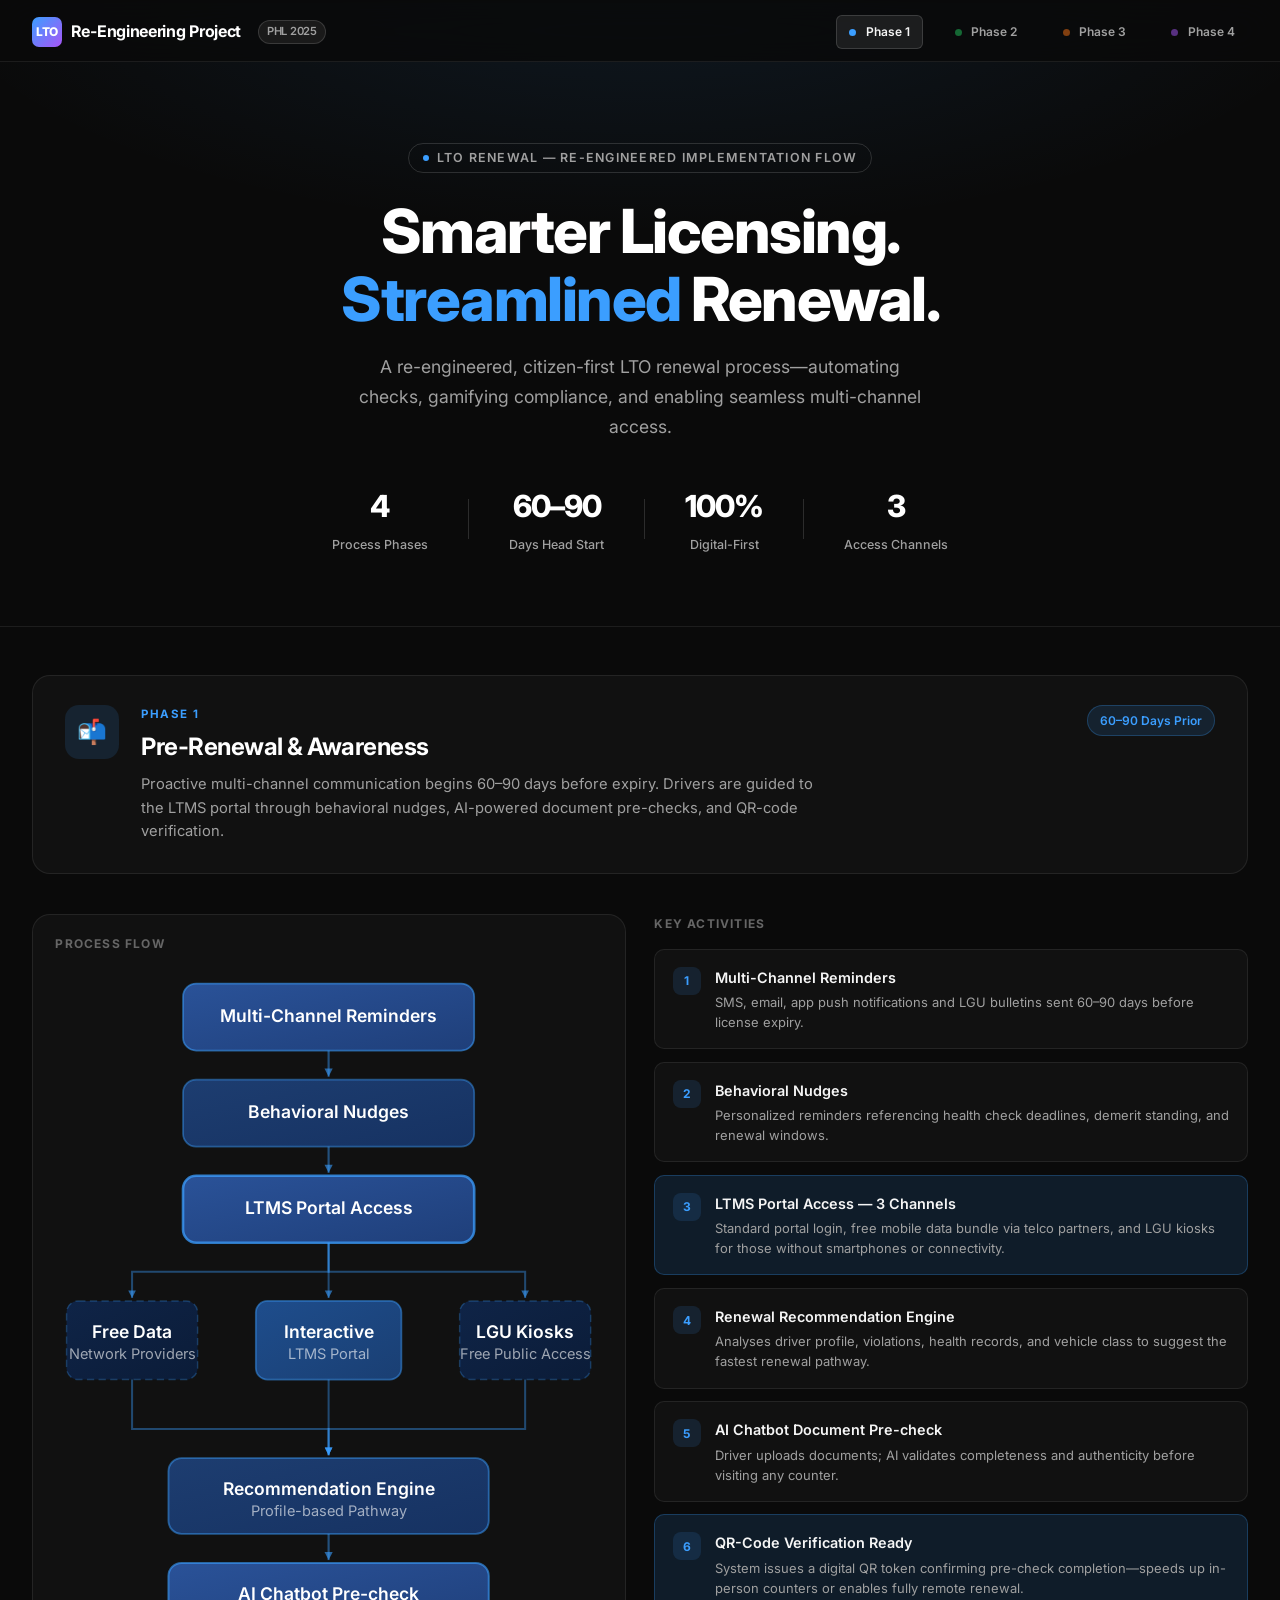
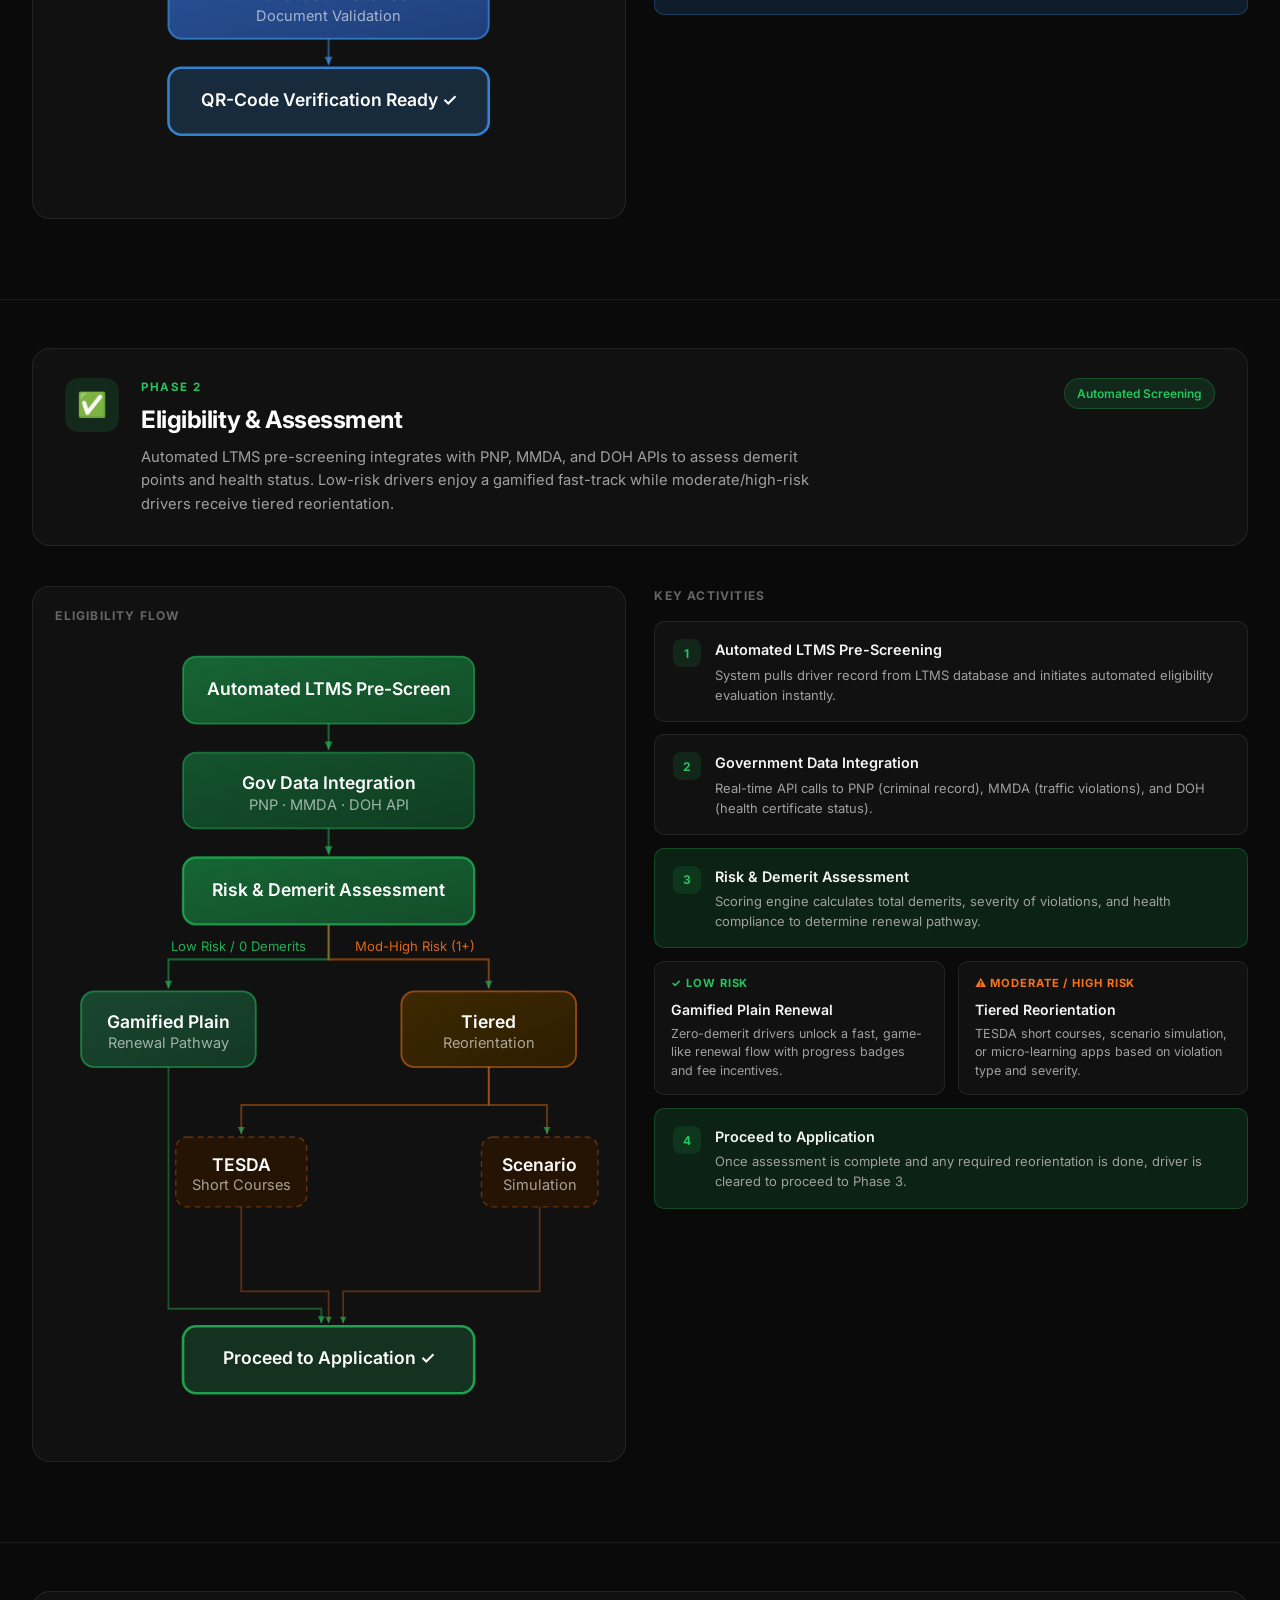
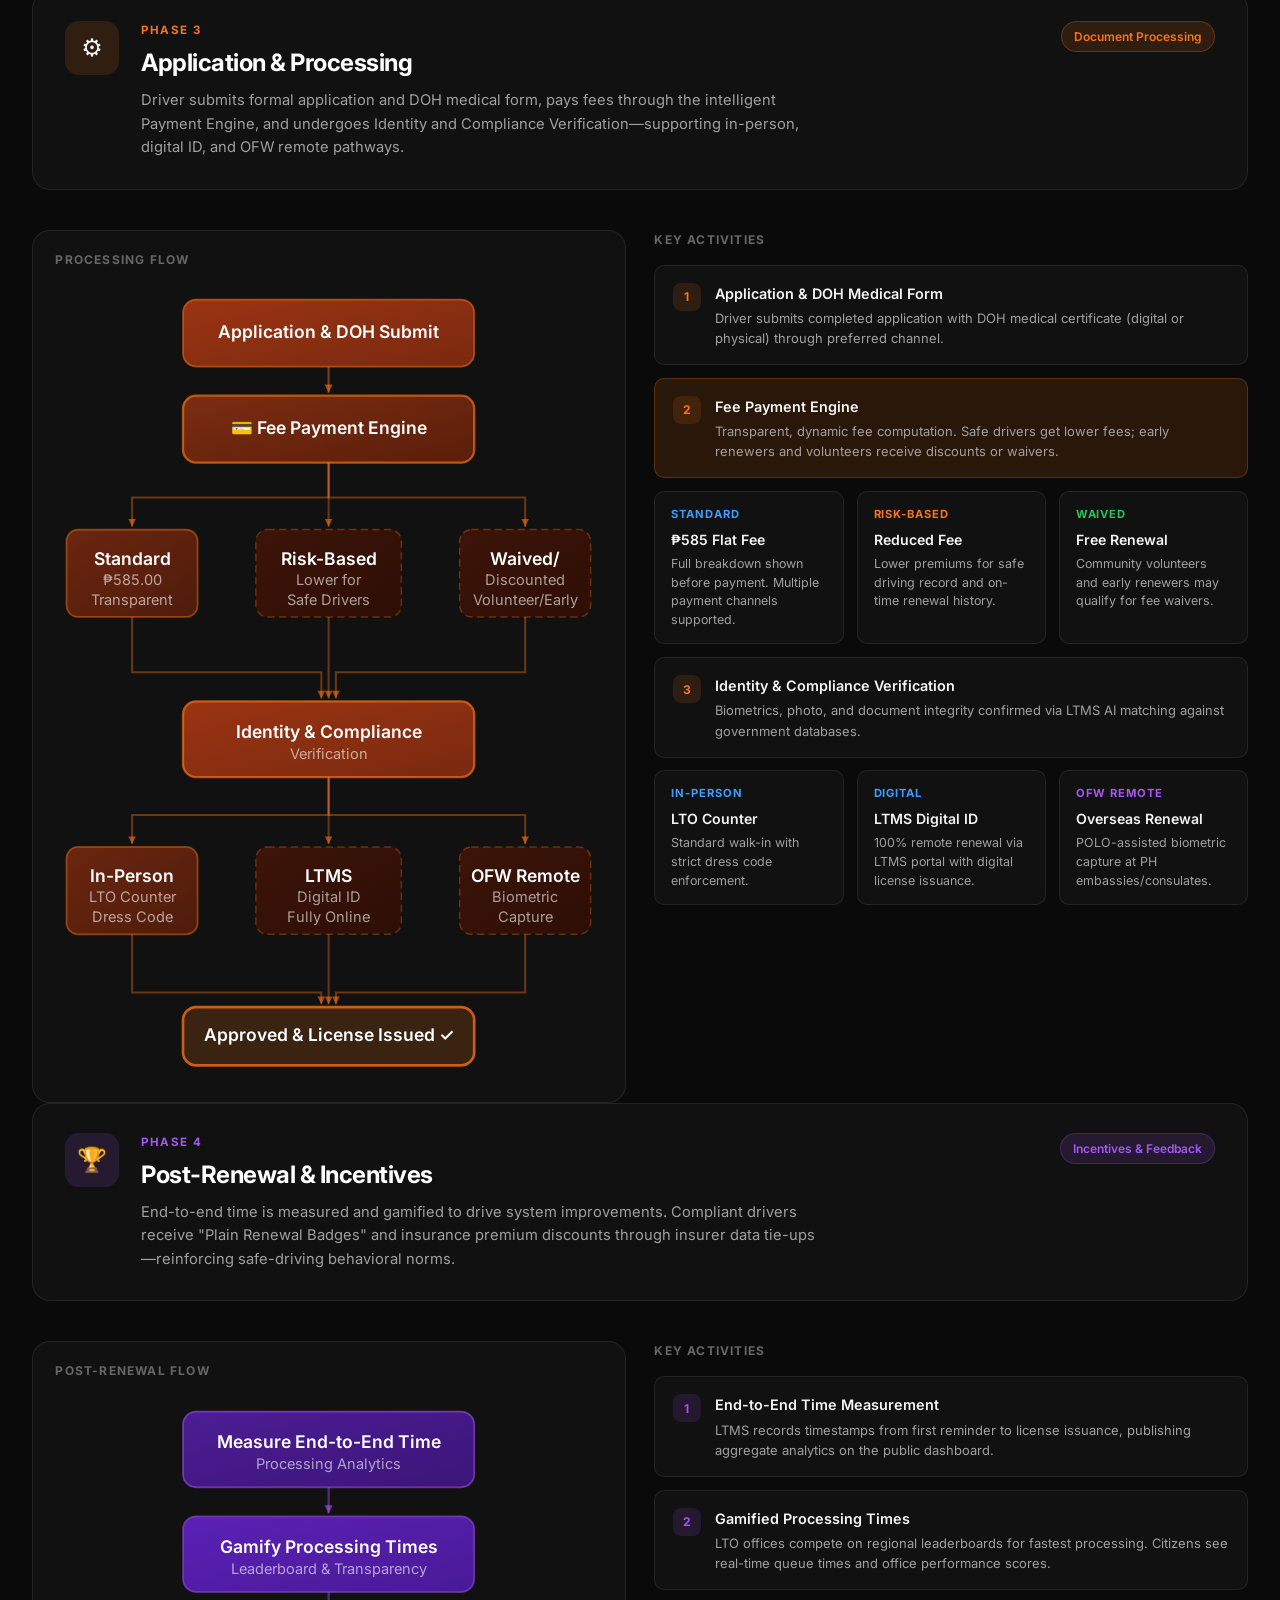
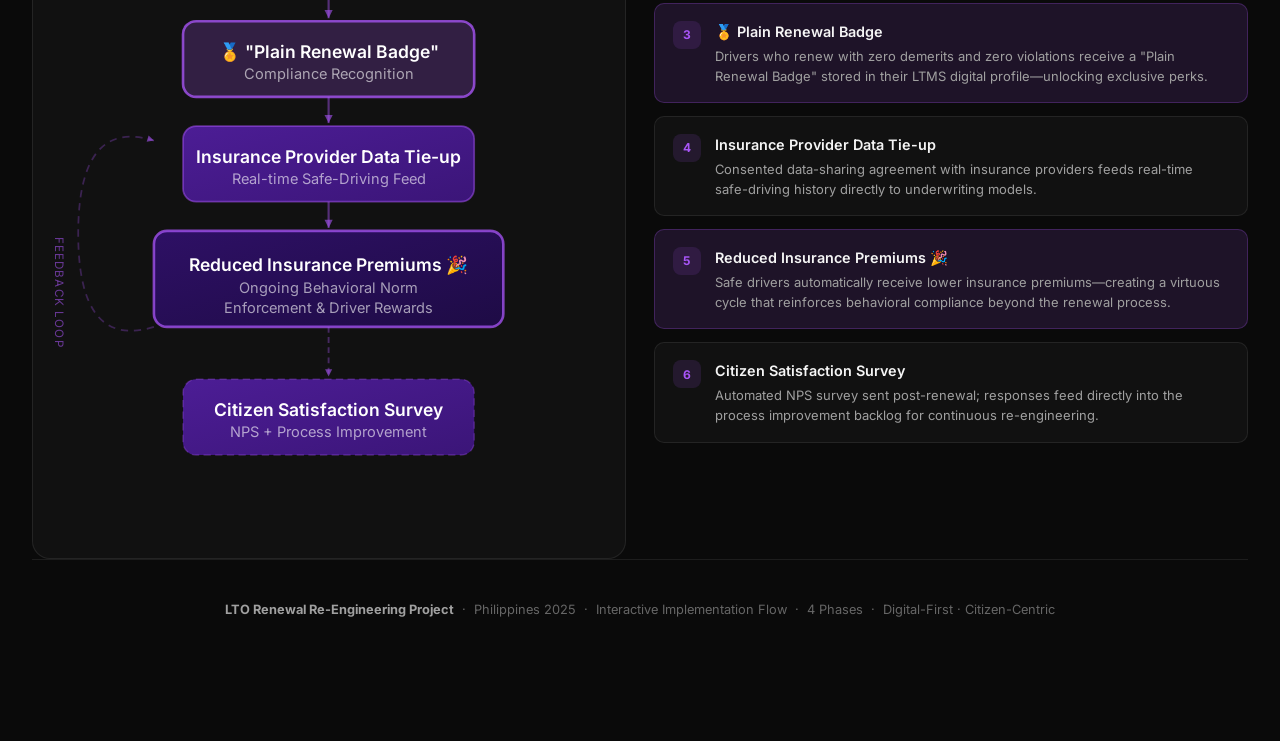
==== commit 3390e1e0: "updated changes to 1 tab single page app" ====
--- a/lto-spa.html
+++ b/lto-spa.html
@@ -3,7 +3,7 @@
 <head>
   <meta charset="UTF-8" />
   <meta name="viewport" content="width=device-width, initial-scale=1.0" />
-  <title>LTO Renewal — Re-engineered Implementation Flow</title>
+  <title>LTO Renewal — Single Page Application</title>
   <link rel="preconnect" href="https://fonts.googleapis.com" />
   <link rel="preconnect" href="https://fonts.gstatic.com" crossorigin />
   <link href="https://fonts.googleapis.com/css2?family=Inter:wght@300;400;500;600;700;800;900&display=swap" rel="stylesheet" />
@@ -65,15 +65,23 @@
     ::-webkit-scrollbar-thumb { background: var(--bg4); border-radius: 3px; }
     ::-webkit-scrollbar-thumb:hover { background: var(--text3); }
 
+    /* ── PROGRESS BAR ────────────────────────────────────────────── */
+    .progress-bar {
+      position: fixed; top: 0; left: 0; right: 0; z-index: 9999;
+      height: 3px; background: linear-gradient(90deg, var(--p1), var(--p2), var(--p3), var(--p4));
+      width: 0%; transition: width 0.1s linear;
+    }
+
     /* ── NAV ─────────────────────────────────────────────────────── */
     nav {
       position: fixed; top: 0; left: 0; right: 0; z-index: 1000;
       height: 62px;
       display: flex; align-items: center;
-      background: rgba(10,10,10,0.80);
+      background: rgba(10,10,10,0.85);
       -webkit-backdrop-filter: blur(20px) saturate(1.6);
       backdrop-filter: blur(20px) saturate(1.6);
       border-bottom: 1px solid var(--border);
+      padding-top: 3px;
     }
     .nav-inner {
       width: 100%; max-width: 1280px; margin: 0 auto;
@@ -100,11 +108,49 @@
       margin-left: 0.5rem;
     }
 
+    /* ── SCROLL NAV ──────────────────────────────────────────────── */
+    .scroll-nav {
+      display: flex; gap: 1.2rem; align-items: center;
+    }
+    .scroll-nav-item {
+      display: flex; align-items: center; gap: 0.6rem;
+      font-size: 0.75rem; font-weight: 600;
+      padding: 6px 12px; border-radius: 6px;
+      color: var(--text2); text-decoration: none;
+      transition: all var(--tr);
+      cursor: pointer;
+      border: 1px solid transparent;
+    }
+    .scroll-nav-item:hover {
+      color: var(--text);
+      border-color: var(--border2);
+      background: rgba(255,255,255,0.04);
+    }
+    .scroll-nav-dot {
+      width: 7px; height: 7px; border-radius: 50%;
+      display: block;
+    }
+    .scroll-nav-item[data-phase="1"] .scroll-nav-dot { background: var(--p1); opacity: 0.5; }
+    .scroll-nav-item[data-phase="2"] .scroll-nav-dot { background: var(--p2); opacity: 0.5; }
+    .scroll-nav-item[data-phase="3"] .scroll-nav-dot { background: var(--p3); opacity: 0.5; }
+    .scroll-nav-item[data-phase="4"] .scroll-nav-dot { background: var(--p4); opacity: 0.5; }
+    
+    .scroll-nav-item.active {
+      color: var(--text);
+      background: rgba(255,255,255,0.08);
+      border-color: var(--border2);
+    }
+    .scroll-nav-item[data-phase="1"].active .scroll-nav-dot { background: var(--p1); opacity: 1; }
+    .scroll-nav-item[data-phase="2"].active .scroll-nav-dot { background: var(--p2); opacity: 1; }
+    .scroll-nav-item[data-phase="3"].active .scroll-nav-dot { background: var(--p3); opacity: 1; }
+    .scroll-nav-item[data-phase="4"].active .scroll-nav-dot { background: var(--p4); opacity: 1; }
+
     /* ── HERO ────────────────────────────────────────────────────── */
     .hero {
       padding: 140px 2rem 70px;
       text-align: center;
       background: radial-gradient(ellipse 80% 60% at 50% -5%, rgba(59,158,255,0.10) 0%, transparent 70%);
+      margin-top: 3px;
     }
     .hero-eyebrow {
       display: inline-flex; align-items: center; gap: 0.5rem;
@@ -136,60 +182,16 @@
     .hero-stat .lbl { font-size: 0.78rem; color: var(--text2); font-weight: 500; }
     .hero-stat-divider { width: 1px; height: 40px; background: var(--border2); }
 
-    /* ── PHASE TABS ─────────────────────────────────────────────── */
-    .tabs-wrap {
-      position: sticky; top: 62px; z-index: 900;
-      background: rgba(10,10,10,0.85);
-      -webkit-backdrop-filter: blur(20px);
-      backdrop-filter: blur(20px);
-      border-bottom: 1px solid var(--border);
-      padding: 0 2rem;
-    }
-    .tabs {
-      display: flex; align-items: stretch;
-      max-width: 1280px; margin: 0 auto;
-      gap: 0; overflow-x: auto;
-    }
-    .tabs::-webkit-scrollbar { display: none; }
-    .tab-btn {
-      display: flex; align-items: center; gap: 0.55rem;
-      padding: 0 1.4rem; height: 52px;
-      font-size: 0.88rem; font-weight: 600;
-      color: var(--text2); background: none; border: none;
-      border-bottom: 2px solid transparent;
-      cursor: pointer; white-space: nowrap;
-      transition: color var(--tr), border-color var(--tr);
-      flex-shrink: 0;
-    }
-    .tab-btn:hover { color: var(--text); }
-    .tab-dot {
-      width: 8px; height: 8px; border-radius: 50%;
-      flex-shrink: 0; opacity: 0.5; transition: opacity var(--tr);
-    }
-    .tab-btn.active .tab-dot { opacity: 1; }
-    .tab-btn[data-phase="1"] .tab-dot { background: var(--p1); }
-    .tab-btn[data-phase="2"] .tab-dot { background: var(--p2); }
-    .tab-btn[data-phase="3"] .tab-dot { background: var(--p3); }
-    .tab-btn[data-phase="4"] .tab-dot { background: var(--p4); }
-    .tab-btn[data-phase="1"].active { color: var(--p1); border-bottom-color: var(--p1); }
-    .tab-btn[data-phase="2"].active { color: var(--p2); border-bottom-color: var(--p2); }
-    .tab-btn[data-phase="3"].active { color: var(--p3); border-bottom-color: var(--p3); }
-    .tab-btn[data-phase="4"].active { color: var(--p4); border-bottom-color: var(--p4); }
-
-    /* ── PAGE LAYOUT ─────────────────────────────────────────────── */
-    .page { display: none; }
-    .page.active {
-      display: block;
-      animation: fadeUp 0.35s var(--tr) both;
-    }
-    @keyframes fadeUp {
-      from { opacity: 0; transform: translateY(16px); }
-      to   { opacity: 1; transform: translateY(0); }
-    }
+    /* ── PHASE SECTION ───────────────────────────────────────────– */
+    .phase-section {
+      scroll-margin-top: 65px;
+      padding: 3rem 2rem 5rem;
+      border-top: 1px solid var(--border);
+    }
+    .phase-section:first-of-type { border-top: none; }
 
     .phase-wrap {
       max-width: 1280px; margin: 0 auto;
-      padding: 3rem 2rem 5rem;
     }
 
     /* ── PHASE HEADER ─────────────────────────────────────────────── */
@@ -356,8 +358,12 @@
     }
     footer strong { color: var(--text2); }
   </style>
+
 </head>
 <body>
+
+<!-- ── PROGRESS BAR ────────────────────────────────────────────── -->
+<div class="progress-bar" id="progressBar"></div>
 
 <!-- ── NAV ──────────────────────────────────────────────────────── -->
 <nav>
@@ -367,6 +373,24 @@
       <span>Re-Engineering Project</span>
       <span class="nav-badge">PHL 2025</span>
     </a>
+    <div class="scroll-nav">
+      <a class="scroll-nav-item active" data-phase="1" data-target="phase1">
+        <span class="scroll-nav-dot"></span>
+        <span>Phase 1</span>
+      </a>
+      <a class="scroll-nav-item" data-phase="2" data-target="phase2">
+        <span class="scroll-nav-dot"></span>
+        <span>Phase 2</span>
+      </a>
+      <a class="scroll-nav-item" data-phase="3" data-target="phase3">
+        <span class="scroll-nav-dot"></span>
+        <span>Phase 3</span>
+      </a>
+      <a class="scroll-nav-item" data-phase="4" data-target="phase4">
+        <span class="scroll-nav-dot"></span>
+        <span>Phase 4</span>
+      </a>
+    </div>
   </div>
 </nav>
 
@@ -401,28 +425,10 @@
   </div>
 </section>
 
-<!-- ── TABS ──────────────────────────────────────────────────────── -->
-<div class="tabs-wrap">
-  <div class="tabs">
-    <button class="tab-btn active" data-phase="1" onclick="showPage('phase1',this)">
-      <span class="tab-dot"></span>Phase 1 — Pre-Renewal &amp; Awareness
-    </button>
-    <button class="tab-btn" data-phase="2" onclick="showPage('phase2',this)">
-      <span class="tab-dot"></span>Phase 2 — Eligibility &amp; Assessment
-    </button>
-    <button class="tab-btn" data-phase="3" onclick="showPage('phase3',this)">
-      <span class="tab-dot"></span>Phase 3 — Application &amp; Processing
-    </button>
-    <button class="tab-btn" data-phase="4" onclick="showPage('phase4',this)">
-      <span class="tab-dot"></span>Phase 4 — Post-Renewal &amp; Incentives
-    </button>
-  </div>
-</div>
-
 <!-- ══════════════════════════════════════════════════════════════ -->
 <!--  PHASE 1 — Blue                                               -->
 <!-- ══════════════════════════════════════════════════════════════ -->
-<div id="phase1" class="page active">
+<section id="phase1" class="phase-section">
   <div class="phase-wrap">
     <div class="phase-header">
       <div class="phase-icon p1">📬</div>
@@ -560,12 +566,12 @@
       </div>
     </div>
   </div>
-</div>
+</section>
 
 <!-- ══════════════════════════════════════════════════════════════ -->
 <!--  PHASE 2 — Green                                              -->
 <!-- ══════════════════════════════════════════════════════════════ -->
-<div id="phase2" class="page">
+<section id="phase2" class="phase-section">
   <div class="phase-wrap">
     <div class="phase-header">
       <div class="phase-icon p2">✅</div>
@@ -699,12 +705,12 @@
       </div>
     </div>
   </div>
-</div>
+</section>
 
 <!-- ══════════════════════════════════════════════════════════════ -->
 <!--  PHASE 3 — Orange                                             -->
 <!-- ══════════════════════════════════════════════════════════════ -->
-<div id="phase3" class="page">
+<section id="phase3" class="phase-section">
   <div class="phase-wrap">
     <div class="phase-header">
       <div class="phase-icon p3">⚙️</div>
